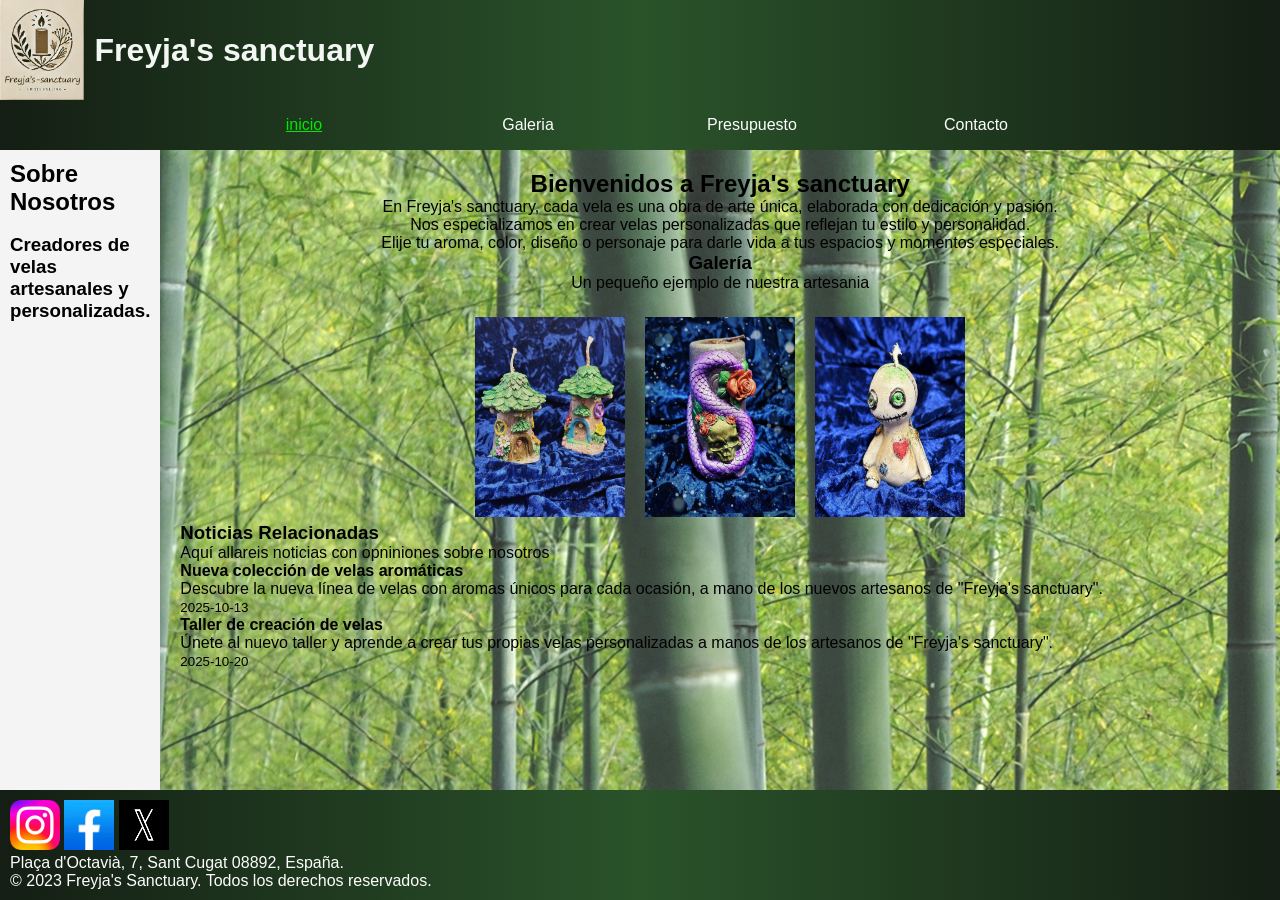
==== index.html @ cc0dfbd9 "Add files via upload" ====
<!DOCTYPE html>
<html lang="es">
<head>
    <meta charset="UTF-8">
    <meta name="viewport" content="width=device-width, initial-scale=1.0">
    <link rel="stylesheet" href="css/estilos.css">
    <script src="js/script.js" defer></script>
    <title>Freyja's Sanctuary</title>
</head>
<body>
    <header>
        <div class="logoCont">
            <img class="logo" src="imagenes/logo.png" alt="Logo de Freyja's sanctuary" width="84" height="100">
            <h1>Freyja's sanctuary</h1>
        </div>
    </header>

    <nav>
        <div class="navbar">
            <a class="selec" href="">inicio</a>
            <a href="views/galeria.html">Galeria</a>
            <a href="views/presupuesto.html">Presupuesto</a>
            <a href="views/contacto.html">Contacto</a>
        </div>
    </nav>

    <div class="contenedorPrincipal">
        <aside>
            <section id="Presentacion">
                <h2>Sobre Nosotros</h2> <br>
                <h3>Creadores de velas artesanales y personalizadas.</h3>
            </section>
        </aside>

        <main>
            <section id="sobreNosotrosEmpresa">
                <h2>Bienvenidos a Freyja's sanctuary</h2>
                <p>
                    En Freyja's sanctuary, cada vela es una obra de arte única, elaborada con dedicación y pasión.
                    <br>Nos especializamos en crear velas personalizadas que reflejan tu estilo y personalidad. <br>
                    Elije tu aroma, color, diseño o personaje para darle vida a tus espacios y momentos especiales.
                </p>
            </section>
            <section id="proyectos">
                <h3>Galería</h3>
                <p>Un pequeño ejemplo de nuestra artesania</p>
                <div id="galeriaIndex" class="contenedor">
                    <img class="velasGaleria" src="imagenes/vela1.jpeg" alt="Vela 1" height="1080" width="1334">
                    <img class="velasGaleria" src="imagenes/vela2.jpg" alt="Vela 2" height="1080" width="1337">
                    <img class="velasGaleria" src="imagenes/vela3.jpg" alt="Vela 3" height="1080" width="1203">
                </div>
            </section>
            
            <section id="noticiasRelacionadas">
                <h3>Noticias Relacionadas</h3>
                <p>Aquí allareis noticias con opniniones sobre nosotros</p>
                <div id="listaNoticias">
                    <div id="noticia1"></div>
                    <div id="noticia2"></div>
                </div>
            </section>
        </main>
    </div>

    <footer>
        <div>
            <a href="https://www.instagram.com/">
            <img src="imagenes/Instagram_logo_2022.jpg.webp" alt="instagram" title="instagram" width="50" height="50">
            </a>
            <a href="https://www.facebook.com/">
            <img src="imagenes/facebook.jpg" alt="facebook" title="facebook" width="50" height="50">
            </a>
            <a href="https://twitter.com/">
            <img src="imagenes/twiter.png" alt="twitter" title="twitter" width="50" height="50">
            </a> 
            <p><a href="views/contacto.html">Plaça d'Octavià, 7, Sant Cugat 08892, España.</a></p>
            <p><a href="views/avisoLegal.html">&copy; 2023 Freyja's Sanctuary. Todos los derechos reservados.</a></p>
        </div>
    </footer>
    
</body>
</html>
---- css/estilos.css ----
*{
    margin: 0;
    padding: 0;
    box-sizing: border-box;
}

body {    
    font-family: Arial, Helvetica, sans-serif;
    display: flex;
    flex-direction: column; /*header, nav, etc. en columna */
    background-image: url(../imagenes/fondoBambu.png);
    height: 100vh; 
    margin: 0;
    padding: 0;
}

header {  
    background: linear-gradient(to right, #141E14, #2A532A, #141E14);
    position: sticky;
    top: 0;
    height: 100px;
    z-index: 1000;
}

header h1 {
    margin-left: 10px;
    color: rgb(243, 247, 243);
}


nav{
    background: linear-gradient(to right, #141E14, #2A532A, #141E14);
    display: flex;
    width: 100%;
    justify-content: center;
    align-items: center;
    height: 50px;
    position: sticky;
    top: 100px;
    z-index: 999;
}

nav a{
    padding: 15px;
    width: 100%;
    color: rgb(253, 253, 253);
    text-decoration: none;
    text-align: center;
    align-self: center;
}
nav a:hover{
    background-color: #1EBD1E;
    color: rgb(20, 30, 20);
    text-decoration: none;
    text-align: center;
}

aside{
    flex: 10%;
    background-color: #f4f4f4; /* Color de fondo opcional */
    padding: 10px;
    box-shadow: 2px 0 5px rgba(0, 0, 0, 0.1); /* Sombra opcional */
}

main{
    flex: 90%; /* Ocupa el resto del espacio disponible */
    padding: 20px;
}

footer{
    background: linear-gradient(to right, #141E14, #2A532A, #141E14);
    width: 100%;
    padding: 10px;
    margin-top: auto; /* Empuja el footer al final */
}
footer a{
    color: rgb(253, 253, 253);
    text-decoration: none;
}

form{
    display: flex;
    flex-direction: column;
}

button, input[type="radio"]{ /*Cambia el cursor */
    cursor: pointer;
}
/*-----------CLASES-----------*/

.logoCont{
    display: flex;
    align-items: center;
}
.logo{
    height: 100px;
    width: 84.41px;
}
.navbar{
    display: flex;
    width: 70%;
    list-style: none;
    position: sticky;
}
.btN{
    padding: 10px 20px;
    margin: 5px;
    background-color: #4dbd2c;
    border: none;
    color: white;
    cursor: pointer;
    border-radius: 5px;
}
.btN.ocultar{
    background-color: #e62d2d;
}

.tituloSeccion{
    text-align:center;
    margin-top: 30px;
}
.selec{
    text-decoration: underline;
    color: #00E900;
}
.contenedorPrincipal {
    display: flex; /* Coloca el aside y el main en fila */
    flex-direction: row; /* Asegura que aside esté a la izquierda y main a la derecha */
    width: 100%;
    flex: 1;
    background-color: rgba(255,255,255,0.2);
}

.contenedor {
    display: flex;
    flex-wrap: wrap;
    justify-content: center;
    align-items: center;
    gap: 10px;
    margin-top: 20px;
}

.contenedor img {
    width: 150px;
    height: 200px;
    text-align: center;
    justify-content: center;
    align-items: center;
}
.velasGaleria {
    width: 100%;
    height: 100%;
    margin: 5px;
}

/*CLASES PRESUPUESTOS*/
.contPresu{
    display: flex;
    flex-direction: column;
    background-color: rgba(67, 143, 44, 0.4);
    flex: 1; /* Ocupa el espacio disponible */
    padding: 20px;
}
.contPresu form {
    margin-left: 20px;
    padding: 10px;
}
.contPresu h3{
    text-align: center;
    margin-bottom: 5px;
    padding-top: 15px;
    color: rgb(236, 235, 234);
}
.radio-linea { /*Hace que se alineen los radio buttons y el texto*/
    display: flex;
    align-items: center;
    gap: 10px;
    margin-bottom: 10px;
}

.formularios-container {
    display: flex;
    flex-direction: column;
    gap: 20px;
    width: 70%;
    color: rgb(247, 244, 244);
    background-color: rgba(56, 35, 4, 0.4);
    margin: 0 auto;
    justify-content: center;
    align-items: stretch;
}
.formularios-container .bloques-row {
    display: flex;
    gap: 100px;
    justify-content: center;
    width: 100%;
}
.formularios-container ul{
    list-style: none;
}
.formularios-container ul li{
    margin-left: 10px;
    padding: 2px;
    font-size: 13px;
}

.bloque-formulario1 {
    padding-top: 15px;
    padding-left: 150px;
    width: 500px;
    line-height: 1.4;
}
.bloque-formulario2 {
    flex: 1;
    min-width: 400px;
    margin-top: 20px;
    margin-left: 120px;
    padding-right: 20%;
    width: 30%;
    line-height: 1.3;
}
.bloque-formulario2 form {
    text-align: left;
}

.contPresu button[type="submit"], button[type="reset"] {
    border-radius: 20%;
    background-color: rgb(221, 221, 66);
    width: 80px;
    height: 20px;
    margin: 5px;
}

.contBoto {
    display: flex;
    flex-direction: row;
    gap: 10px;
    justify-content: flex-start;
    align-items: center;
}
.check {
    margin-top: 20px;
    font-size: 13px;
    color: rgb(0, 0, 0);
    text-decoration-line: underline;
    font-weight: bold;
}
.plegal{
    text-align: left;
    font-weight: bold;
    padding: 20px;
}
/*----------------CONTACTO*/
.divCont{
    font-family: Arial, Helvetica, sans-serif;
    width: 55%;
    height: 100%;
    padding: 10px;
    color: rgb(247, 244, 244);
    background-color: rgba(56, 35, 4, 0.4);
    margin: 0 auto;
    justify-content: center;
}

/*-------------IDENTIFICADORES-------------*/

#asidePresentacion{
    flex: 30%;
    padding: 20px;
}
#sections{
    flex: 70%;
    padding: 20px;
}

#galeriaIndex{
    align-items: center;
    display: flex;
} /* Ajustes para la estructura general con aside y main en fila */


#sobreNosotrosEmpresa{
    display: flex;
    flex-direction: column;
    text-align  : center;
}
#proyectos{
    display: flex;
    flex-direction: column;
    text-align  : center;
}
#noticiasRelacionadas{
    display: flex;
    flex-direction: column;
}
#conMap{
    color: black;
}
#map {
    width: 90%;
    height: 400px;  
    padding: 20px;
    margin: 10px;
}
#textBox {
    width: 100%;
    height: 100px;
    resize: vertical; /* Permite redimensionar verticalmente */
}

#cForm {
    display: flex;
    flex-direction: row;
    gap: 20px;
    width: 100%;
    margin: 0;
    align-items: flex-start;
}
/*
#cargarNoticia1, #cargarNoticia2 {
    padding: 10px 20px;
    margin: 5px;
    background-color: #4dbd2c;
    border: none;
    color: white;
    cursor: pointer;
    border-radius: 5px;
}*/
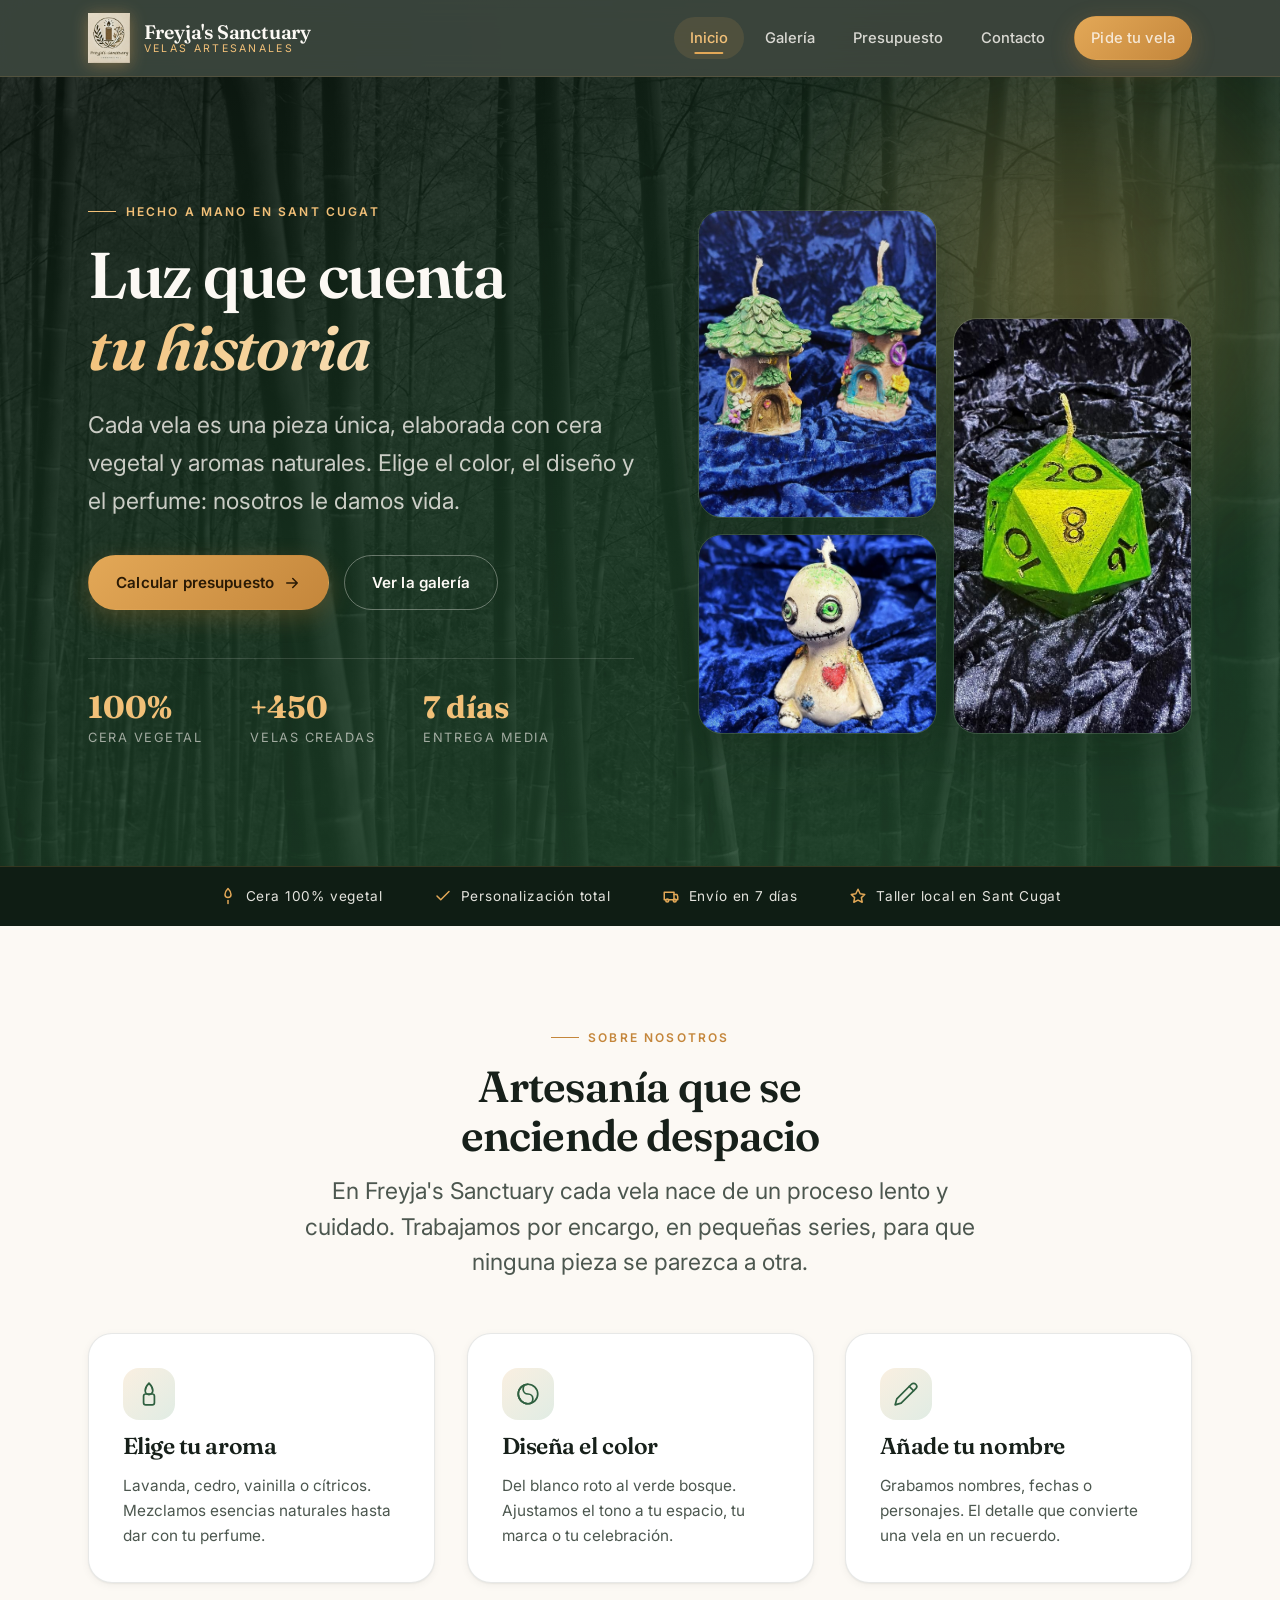
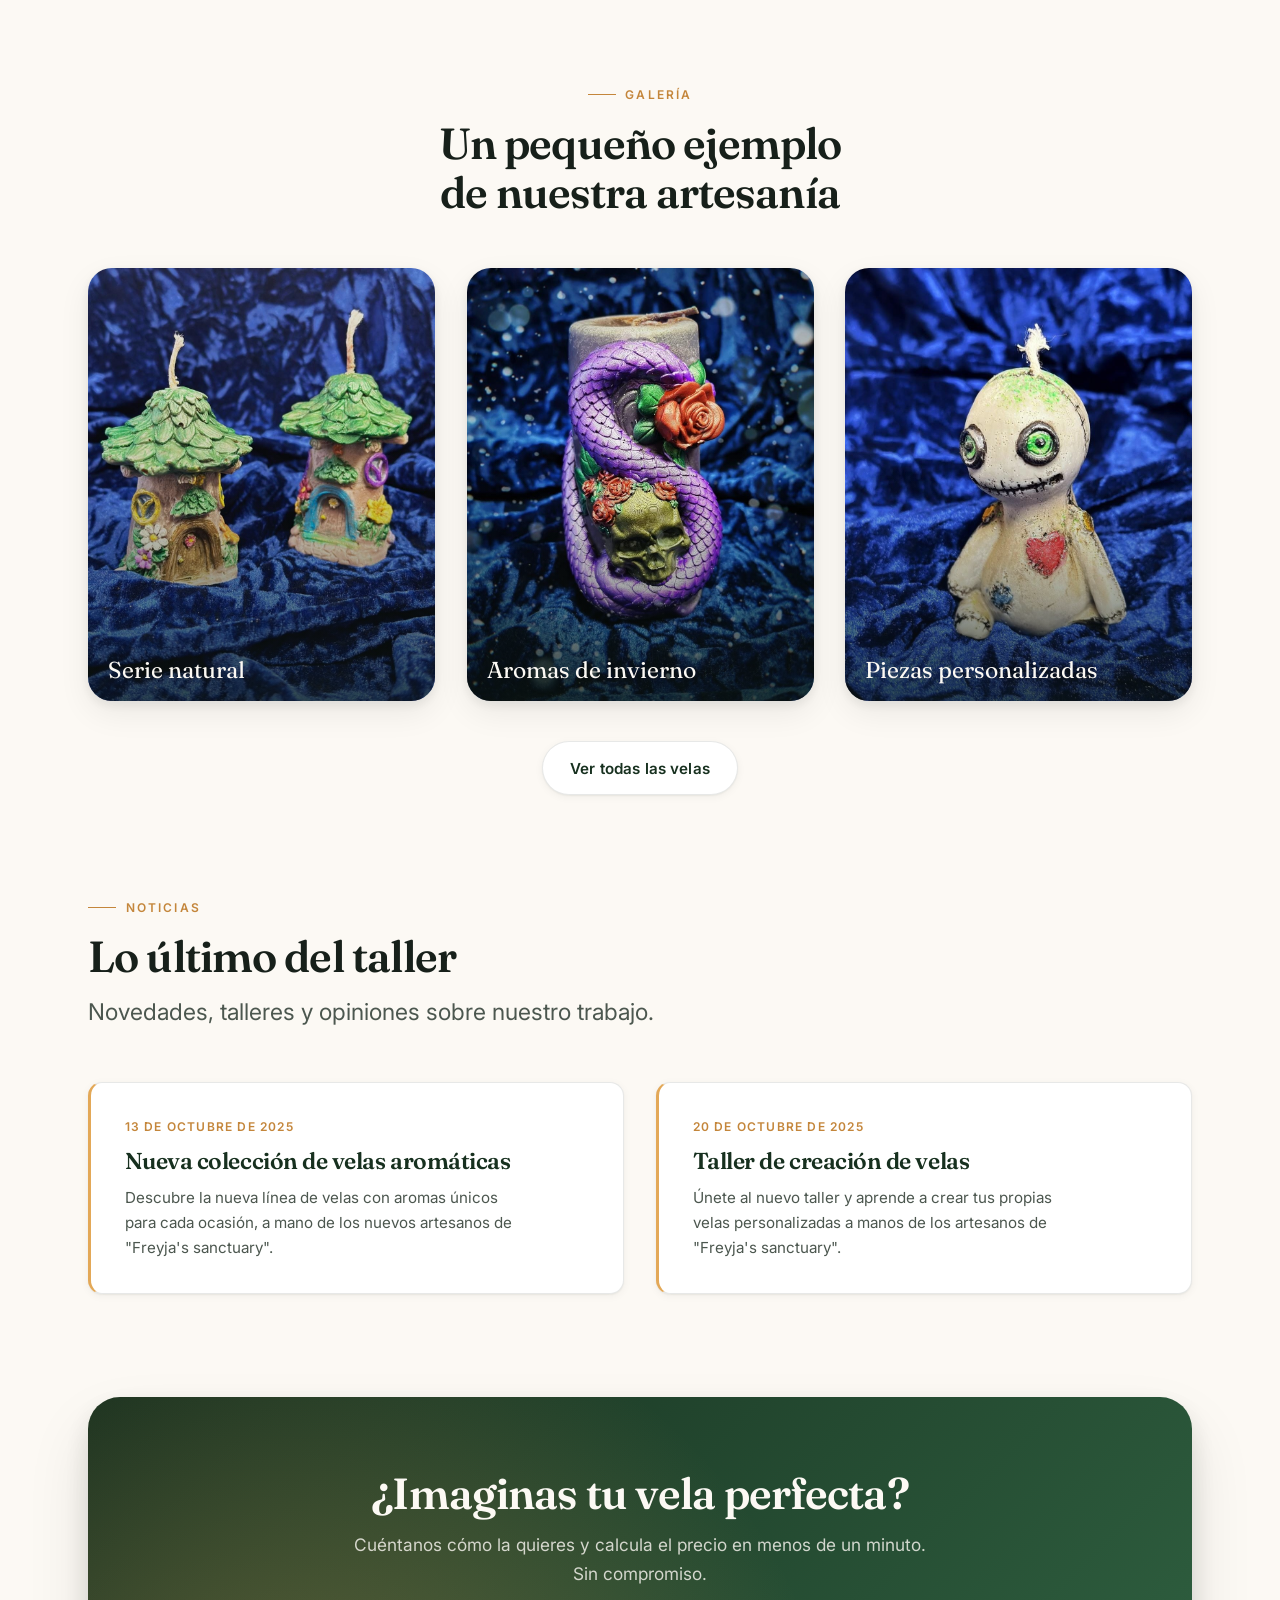
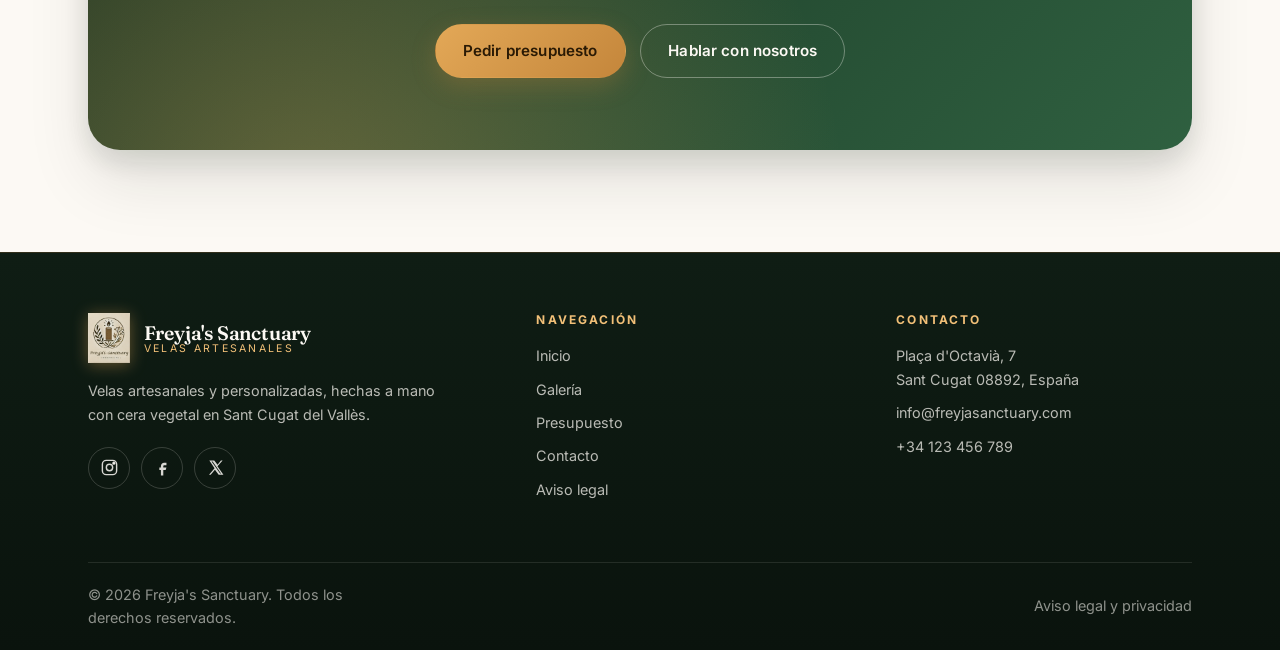
==== commit d094079f: "Modernizar proyecto" ====
--- a/index.html
+++ b/index.html
@@ -1,82 +1,262 @@
-<!DOCTYPE html>
-<html lang="es">
-<head>
-    <meta charset="UTF-8">
-    <meta name="viewport" content="width=device-width, initial-scale=1.0">
-    <link rel="stylesheet" href="css/estilos.css">
-    <script src="js/script.js" defer></script>
-    <title>Freyja's Sanctuary</title>
-</head>
-<body>
-    <header>
-        <div class="logoCont">
-            <img class="logo" src="imagenes/logo.png" alt="Logo de Freyja's sanctuary" width="84" height="100">
-            <h1>Freyja's sanctuary</h1>
-        </div>
-    </header>
-
-    <nav>
-        <div class="navbar">
-            <a class="selec" href="">inicio</a>
-            <a href="views/galeria.html">Galeria</a>
-            <a href="views/presupuesto.html">Presupuesto</a>
-            <a href="views/contacto.html">Contacto</a>
-        </div>
-    </nav>
-
-    <div class="contenedorPrincipal">
-        <aside>
-            <section id="Presentacion">
-                <h2>Sobre Nosotros</h2> <br>
-                <h3>Creadores de velas artesanales y personalizadas.</h3>
-            </section>
-        </aside>
-
-        <main>
-            <section id="sobreNosotrosEmpresa">
-                <h2>Bienvenidos a Freyja's sanctuary</h2>
-                <p>
-                    En Freyja's sanctuary, cada vela es una obra de arte única, elaborada con dedicación y pasión.
-                    <br>Nos especializamos en crear velas personalizadas que reflejan tu estilo y personalidad. <br>
-                    Elije tu aroma, color, diseño o personaje para darle vida a tus espacios y momentos especiales.
-                </p>
-            </section>
-            <section id="proyectos">
-                <h3>Galería</h3>
-                <p>Un pequeño ejemplo de nuestra artesania</p>
-                <div id="galeriaIndex" class="contenedor">
-                    <img class="velasGaleria" src="imagenes/vela1.jpeg" alt="Vela 1" height="1080" width="1334">
-                    <img class="velasGaleria" src="imagenes/vela2.jpg" alt="Vela 2" height="1080" width="1337">
-                    <img class="velasGaleria" src="imagenes/vela3.jpg" alt="Vela 3" height="1080" width="1203">
-                </div>
-            </section>
-            
-            <section id="noticiasRelacionadas">
-                <h3>Noticias Relacionadas</h3>
-                <p>Aquí allareis noticias con opniniones sobre nosotros</p>
-                <div id="listaNoticias">
-                    <div id="noticia1"></div>
-                    <div id="noticia2"></div>
-                </div>
-            </section>
-        </main>
-    </div>
-
-    <footer>
-        <div>
-            <a href="https://www.instagram.com/">
-            <img src="imagenes/Instagram_logo_2022.jpg.webp" alt="instagram" title="instagram" width="50" height="50">
-            </a>
-            <a href="https://www.facebook.com/">
-            <img src="imagenes/facebook.jpg" alt="facebook" title="facebook" width="50" height="50">
-            </a>
-            <a href="https://twitter.com/">
-            <img src="imagenes/twiter.png" alt="twitter" title="twitter" width="50" height="50">
-            </a> 
-            <p><a href="views/contacto.html">Plaça d'Octavià, 7, Sant Cugat 08892, España.</a></p>
-            <p><a href="views/avisoLegal.html">&copy; 2023 Freyja's Sanctuary. Todos los derechos reservados.</a></p>
-        </div>
-    </footer>
-    
-</body>
-</html>+<!DOCTYPE html>
+<html lang="es">
+<head>
+    <meta charset="UTF-8">
+    <meta name="viewport" content="width=device-width, initial-scale=1.0">
+    <meta name="description" content="Velas artesanales y personalizadas hechas a mano en Sant Cugat. Elige aroma, color, diseño y personaje.">
+    <link rel="icon" href="imagenes/logo.png">
+    <link rel="preconnect" href="https://fonts.googleapis.com">
+    <link rel="preconnect" href="https://fonts.gstatic.com" crossorigin>
+    <link rel="stylesheet" href="https://fonts.googleapis.com/css2?family=Fraunces:ital,opsz,wght@0,9..144,400..700;1,9..144,400..700&family=Inter:wght@300;400;500;600;700&display=swap">
+    <link rel="stylesheet" href="css/estilos.css">
+    <script src="js/script.js" defer></script>
+    <script src="js/ui.js" defer></script>
+    <title>Freyja's Sanctuary — Velas artesanales y personalizadas</title>
+</head>
+<body>
+
+    <header class="cabecera">
+        <div class="envoltorio cabecera-inner">
+            <a class="marca" href="index.html">
+                <img src="imagenes/logo.png" alt="Logo de Freyja's Sanctuary" width="84" height="100">
+                <span class="marca-texto">
+                    <span class="marca-nombre">Freyja's Sanctuary</span>
+                    <span class="marca-lema">Velas artesanales</span>
+                </span>
+            </a>
+
+            <button class="nav-toggle" type="button" aria-label="Abrir menú" aria-expanded="false" aria-controls="navPrincipal">
+                <span></span><span></span><span></span>
+            </button>
+
+            <nav class="nav-principal" id="navPrincipal" aria-label="Navegación principal">
+                <a class="selec" href="index.html">Inicio</a>
+                <a href="views/galeria.html">Galería</a>
+                <a href="views/presupuesto.html">Presupuesto</a>
+                <a href="views/contacto.html">Contacto</a>
+                <a class="boton boton--primario boton--pequeno nav-cta" href="views/presupuesto.html">Pide tu vela</a>
+            </nav>
+        </div>
+    </header>
+
+    <main class="contenido-principal">
+
+        <!-- ---------------- HERO ---------------- -->
+        <section class="hero">
+            <div class="envoltorio hero-inner">
+                <div class="hero-texto revelar">
+                    <span class="antetitulo">Hecho a mano en Sant Cugat</span>
+                    <h1>Luz que cuenta <span class="destacado">tu historia</span></h1>
+                    <p>
+                        Cada vela es una pieza única, elaborada con cera vegetal y aromas naturales.
+                        Elige el color, el diseño y el perfume: nosotros le damos vida.
+                    </p>
+
+                    <div class="hero-acciones">
+                        <a class="boton boton--primario" href="views/presupuesto.html">
+                            Calcular presupuesto
+                            <svg viewBox="0 0 24 24" fill="none" stroke="currentColor" stroke-width="2" stroke-linecap="round" stroke-linejoin="round" aria-hidden="true"><path d="M5 12h14M13 6l6 6-6 6"/></svg>
+                        </a>
+                        <a class="boton boton--fantasma" href="views/galeria.html">Ver la galería</a>
+                    </div>
+
+                    <div class="hero-datos">
+                        <div class="hero-dato">
+                            <strong>100%</strong>
+                            <span>Cera vegetal</span>
+                        </div>
+                        <div class="hero-dato">
+                            <strong>+450</strong>
+                            <span>Velas creadas</span>
+                        </div>
+                        <div class="hero-dato">
+                            <strong>7 días</strong>
+                            <span>Entrega media</span>
+                        </div>
+                    </div>
+                </div>
+
+                <div class="hero-collage revelar" data-retraso="150">
+                    <figure><img src="imagenes/vela1.jpeg" alt="Vela artesanal con acabado natural" width="1334" height="1080" loading="eager"></figure>
+                    <figure><img src="imagenes/vela4.jpg" alt="Vela personalizada con diseño propio" width="1047" height="1080" loading="lazy"></figure>
+                    <figure><img src="imagenes/vela3.jpg" alt="Detalle de vela aromática" width="1203" height="1080" loading="lazy"></figure>
+                </div>
+            </div>
+        </section>
+
+        <!-- ---------------- CINTA ---------------- -->
+        <div class="cinta">
+            <div class="envoltorio cinta-inner">
+                <span class="cinta-item">
+                    <svg viewBox="0 0 24 24" fill="none" stroke="currentColor" stroke-width="2" stroke-linecap="round" stroke-linejoin="round" aria-hidden="true"><path d="M12 2s4 4 4 8a4 4 0 0 1-8 0c0-4 4-8 4-8Z"/><path d="M12 22v-4"/></svg>
+                    Cera 100% vegetal
+                </span>
+                <span class="cinta-item">
+                    <svg viewBox="0 0 24 24" fill="none" stroke="currentColor" stroke-width="2" stroke-linecap="round" stroke-linejoin="round" aria-hidden="true"><path d="M20 6 9 17l-5-5"/></svg>
+                    Personalización total
+                </span>
+                <span class="cinta-item">
+                    <svg viewBox="0 0 24 24" fill="none" stroke="currentColor" stroke-width="2" stroke-linecap="round" stroke-linejoin="round" aria-hidden="true"><path d="M3 7h13v10H3z"/><path d="M16 10h4l1 3v4h-5"/><circle cx="7" cy="18" r="2"/><circle cx="17" cy="18" r="2"/></svg>
+                    Envío en 7 días
+                </span>
+                <span class="cinta-item">
+                    <svg viewBox="0 0 24 24" fill="none" stroke="currentColor" stroke-width="2" stroke-linecap="round" stroke-linejoin="round" aria-hidden="true"><path d="M12 3 14.9 9l6.1.9-4.5 4.3 1.1 6.1L12 17.4 6.4 20.3l1.1-6.1L3 9.9 9.1 9Z"/></svg>
+                    Taller local en Sant Cugat
+                </span>
+            </div>
+        </div>
+
+        <!-- ---------------- SOBRE NOSOTROS ---------------- -->
+        <section class="seccion" id="sobreNosotrosEmpresa">
+            <div class="envoltorio">
+                <div class="seccion-cabecera centrada revelar">
+                    <span class="antetitulo">Sobre nosotros</span>
+                    <h2>Artesanía que se enciende despacio</h2>
+                    <p class="entradilla">
+                        En Freyja's Sanctuary cada vela nace de un proceso lento y cuidado.
+                        Trabajamos por encargo, en pequeñas series, para que ninguna pieza se parezca a otra.
+                    </p>
+                </div>
+
+                <div class="rejilla rejilla--3">
+                    <article class="tarjeta revelar">
+                        <div class="tarjeta-icono">
+                            <svg viewBox="0 0 24 24" fill="none" stroke="currentColor" stroke-width="1.6" stroke-linecap="round" stroke-linejoin="round" aria-hidden="true"><path d="M12 2s3.5 3.6 3.5 7a3.5 3.5 0 0 1-7 0C8.5 5.6 12 2 12 2Z"/><rect x="7" y="12" width="10" height="10" rx="2"/></svg>
+                        </div>
+                        <h3>Elige tu aroma</h3>
+                        <p>Lavanda, cedro, vainilla o cítricos. Mezclamos esencias naturales hasta dar con tu perfume.</p>
+                    </article>
+
+                    <article class="tarjeta revelar" data-retraso="120">
+                        <div class="tarjeta-icono">
+                            <svg viewBox="0 0 24 24" fill="none" stroke="currentColor" stroke-width="1.6" stroke-linecap="round" stroke-linejoin="round" aria-hidden="true"><circle cx="12" cy="12" r="9"/><path d="M12 3a9 9 0 0 0 0 18 4.5 4.5 0 0 0 0-9 4.5 4.5 0 0 1 0-9Z"/></svg>
+                        </div>
+                        <h3>Diseña el color</h3>
+                        <p>Del blanco roto al verde bosque. Ajustamos el tono a tu espacio, tu marca o tu celebración.</p>
+                    </article>
+
+                    <article class="tarjeta revelar" data-retraso="240">
+                        <div class="tarjeta-icono">
+                            <svg viewBox="0 0 24 24" fill="none" stroke="currentColor" stroke-width="1.6" stroke-linecap="round" stroke-linejoin="round" aria-hidden="true"><path d="M17 3a2.8 2.8 0 0 1 4 4L7.5 20.5 2 22l1.5-5.5Z"/><path d="m15 5 4 4"/></svg>
+                        </div>
+                        <h3>Añade tu nombre</h3>
+                        <p>Grabamos nombres, fechas o personajes. El detalle que convierte una vela en un recuerdo.</p>
+                    </article>
+                </div>
+            </div>
+        </section>
+
+        <!-- ---------------- GALERÍA ---------------- -->
+        <section class="seccion" id="proyectos" style="padding-top: 0;">
+            <div class="envoltorio">
+                <div class="seccion-cabecera centrada revelar">
+                    <span class="antetitulo">Galería</span>
+                    <h2>Un pequeño ejemplo de nuestra artesanía</h2>
+                </div>
+
+                <div id="galeriaIndex" class="rejilla rejilla--3">
+                    <a class="tarjeta-media revelar" href="views/galeria.html">
+                        <img class="velasGaleria" src="imagenes/vela1.jpeg" alt="Vela artesanal 1" width="1334" height="1080" loading="lazy">
+                        <span class="media-pie">Serie natural</span>
+                    </a>
+                    <a class="tarjeta-media revelar" data-retraso="120" href="views/galeria.html">
+                        <img class="velasGaleria" src="imagenes/vela2.jpg" alt="Vela artesanal 2" width="1337" height="1080" loading="lazy">
+                        <span class="media-pie">Aromas de invierno</span>
+                    </a>
+                    <a class="tarjeta-media revelar" data-retraso="240" href="views/galeria.html">
+                        <img class="velasGaleria" src="imagenes/vela3.jpg" alt="Vela artesanal 3" width="1203" height="1080" loading="lazy">
+                        <span class="media-pie">Piezas personalizadas</span>
+                    </a>
+                </div>
+
+                <div class="hero-acciones revelar" style="justify-content: center; margin-top: 2.5rem;">
+                    <a class="boton boton--claro" href="views/galeria.html">Ver todas las velas</a>
+                </div>
+            </div>
+        </section>
+
+        <!-- ---------------- NOTICIAS ---------------- -->
+        <section class="seccion" id="noticiasRelacionadas" style="padding-top: 0;">
+            <div class="envoltorio">
+                <div class="seccion-cabecera revelar">
+                    <span class="antetitulo">Noticias</span>
+                    <h2>Lo último del taller</h2>
+                    <p class="entradilla">Novedades, talleres y opiniones sobre nuestro trabajo.</p>
+                </div>
+
+                <div id="listaNoticias" class="revelar">
+                    <div id="noticia1"></div>
+                    <div id="noticia2"></div>
+                </div>
+            </div>
+        </section>
+
+        <!-- ---------------- CTA ---------------- -->
+        <div class="envoltorio">
+            <section class="banda-cta revelar">
+                <h2>¿Imaginas tu vela perfecta?</h2>
+                <p>Cuéntanos cómo la quieres y calcula el precio en menos de un minuto. Sin compromiso.</p>
+                <div class="hero-acciones">
+                    <a class="boton boton--primario" href="views/presupuesto.html">Pedir presupuesto</a>
+                    <a class="boton boton--fantasma" href="views/contacto.html">Hablar con nosotros</a>
+                </div>
+            </section>
+        </div>
+
+    </main>
+
+    <footer class="pie">
+        <div class="envoltorio">
+            <div class="pie-inner">
+                <div class="pie-marca">
+                    <a class="marca" href="index.html">
+                        <img src="imagenes/logo.png" alt="Logo de Freyja's Sanctuary" width="84" height="100">
+                        <span class="marca-texto">
+                            <span class="marca-nombre">Freyja's Sanctuary</span>
+                            <span class="marca-lema">Velas artesanales</span>
+                        </span>
+                    </a>
+                    <p>Velas artesanales y personalizadas, hechas a mano con cera vegetal en Sant Cugat del Vallès.</p>
+                    <div class="redes">
+                        <a href="https://www.instagram.com/" title="Instagram" aria-label="Instagram" target="_blank" rel="noopener">
+                            <svg viewBox="0 0 24 24" fill="none" stroke="currentColor" stroke-width="1.8" stroke-linecap="round" stroke-linejoin="round" aria-hidden="true"><rect x="3" y="3" width="18" height="18" rx="5"/><circle cx="12" cy="12" r="4"/><circle cx="17.5" cy="6.5" r="1.2" fill="currentColor"/></svg>
+                        </a>
+                        <a href="https://www.facebook.com/" title="Facebook" aria-label="Facebook" target="_blank" rel="noopener">
+                            <svg viewBox="0 0 24 24" fill="currentColor" aria-hidden="true"><path d="M14 9h3V6h-3c-2.2 0-4 1.8-4 4v2H8v3h2v7h3v-7h3l1-3h-4v-2c0-.6.4-1 1-1Z"/></svg>
+                        </a>
+                        <a href="https://twitter.com/" title="Twitter" aria-label="Twitter" target="_blank" rel="noopener">
+                            <svg viewBox="0 0 24 24" fill="currentColor" aria-hidden="true"><path d="M18.9 3H21l-6.5 7.4L22 21h-6l-4.7-6.1L5.9 21H3.8l7-8-6.6-10h6.2l4.2 5.6ZM17.8 19.5h1.2L8.3 4.4H7Z"/></svg>
+                        </a>
+                    </div>
+                </div>
+
+                <div>
+                    <h4>Navegación</h4>
+                    <ul class="pie-enlaces">
+                        <li><a href="index.html">Inicio</a></li>
+                        <li><a href="views/galeria.html">Galería</a></li>
+                        <li><a href="views/presupuesto.html">Presupuesto</a></li>
+                        <li><a href="views/contacto.html">Contacto</a></li>
+                        <li><a href="views/avisoLegal.html">Aviso legal</a></li>
+                    </ul>
+                </div>
+
+                <div>
+                    <h4>Contacto</h4>
+                    <ul class="pie-enlaces">
+                        <li><a href="views/contacto.html">Plaça d'Octavià, 7<br>Sant Cugat 08892, España</a></li>
+                        <li><a href="mailto:info@freyjasanctuary.com">info@freyjasanctuary.com</a></li>
+                        <li><a href="tel:+34123456789">+34 123 456 789</a></li>
+                    </ul>
+                </div>
+            </div>
+
+            <div class="pie-base">
+                <p>&copy; 2026 Freyja's Sanctuary. Todos los derechos reservados.</p>
+                <p><a href="views/avisoLegal.html">Aviso legal y privacidad</a></p>
+            </div>
+        </div>
+    </footer>
+
+</body>
+</html>
--- a/css/estilos.css
+++ b/css/estilos.css
@@ -1,328 +1,1394 @@
-*{
-    margin: 0;
-    padding: 0;
-    box-sizing: border-box;
-}
-
-body {    
-    font-family: Arial, Helvetica, sans-serif;
-    display: flex;
-    flex-direction: column; /*header, nav, etc. en columna */
-    background-image: url(../imagenes/fondoBambu.png);
-    height: 100vh; 
-    margin: 0;
-    padding: 0;
-}
-
-header {  
-    background: linear-gradient(to right, #141E14, #2A532A, #141E14);
-    position: sticky;
-    top: 0;
-    height: 100px;
-    z-index: 1000;
-}
-
-header h1 {
-    margin-left: 10px;
-    color: rgb(243, 247, 243);
-}
-
-
-nav{
-    background: linear-gradient(to right, #141E14, #2A532A, #141E14);
-    display: flex;
-    width: 100%;
-    justify-content: center;
-    align-items: center;
-    height: 50px;
-    position: sticky;
-    top: 100px;
-    z-index: 999;
-}
-
-nav a{
-    padding: 15px;
-    width: 100%;
-    color: rgb(253, 253, 253);
-    text-decoration: none;
-    text-align: center;
-    align-self: center;
-}
-nav a:hover{
-    background-color: #1EBD1E;
-    color: rgb(20, 30, 20);
-    text-decoration: none;
-    text-align: center;
-}
-
-aside{
-    flex: 10%;
-    background-color: #f4f4f4; /* Color de fondo opcional */
-    padding: 10px;
-    box-shadow: 2px 0 5px rgba(0, 0, 0, 0.1); /* Sombra opcional */
-}
-
-main{
-    flex: 90%; /* Ocupa el resto del espacio disponible */
-    padding: 20px;
-}
-
-footer{
-    background: linear-gradient(to right, #141E14, #2A532A, #141E14);
-    width: 100%;
-    padding: 10px;
-    margin-top: auto; /* Empuja el footer al final */
-}
-footer a{
-    color: rgb(253, 253, 253);
-    text-decoration: none;
-}
-
-form{
-    display: flex;
-    flex-direction: column;
-}
-
-button, input[type="radio"]{ /*Cambia el cursor */
-    cursor: pointer;
-}
-/*-----------CLASES-----------*/
-
-.logoCont{
-    display: flex;
-    align-items: center;
-}
-.logo{
-    height: 100px;
-    width: 84.41px;
-}
-.navbar{
-    display: flex;
-    width: 70%;
-    list-style: none;
-    position: sticky;
-}
-.btN{
-    padding: 10px 20px;
-    margin: 5px;
-    background-color: #4dbd2c;
-    border: none;
-    color: white;
-    cursor: pointer;
-    border-radius: 5px;
-}
-.btN.ocultar{
-    background-color: #e62d2d;
-}
-
-.tituloSeccion{
-    text-align:center;
-    margin-top: 30px;
-}
-.selec{
-    text-decoration: underline;
-    color: #00E900;
-}
-.contenedorPrincipal {
-    display: flex; /* Coloca el aside y el main en fila */
-    flex-direction: row; /* Asegura que aside esté a la izquierda y main a la derecha */
-    width: 100%;
-    flex: 1;
-    background-color: rgba(255,255,255,0.2);
-}
-
-.contenedor {
-    display: flex;
-    flex-wrap: wrap;
-    justify-content: center;
-    align-items: center;
-    gap: 10px;
-    margin-top: 20px;
-}
-
-.contenedor img {
-    width: 150px;
-    height: 200px;
-    text-align: center;
-    justify-content: center;
-    align-items: center;
-}
-.velasGaleria {
-    width: 100%;
-    height: 100%;
-    margin: 5px;
-}
-
-/*CLASES PRESUPUESTOS*/
-.contPresu{
-    display: flex;
-    flex-direction: column;
-    background-color: rgba(67, 143, 44, 0.4);
-    flex: 1; /* Ocupa el espacio disponible */
-    padding: 20px;
-}
-.contPresu form {
-    margin-left: 20px;
-    padding: 10px;
-}
-.contPresu h3{
-    text-align: center;
-    margin-bottom: 5px;
-    padding-top: 15px;
-    color: rgb(236, 235, 234);
-}
-.radio-linea { /*Hace que se alineen los radio buttons y el texto*/
-    display: flex;
-    align-items: center;
-    gap: 10px;
-    margin-bottom: 10px;
-}
-
-.formularios-container {
-    display: flex;
-    flex-direction: column;
-    gap: 20px;
-    width: 70%;
-    color: rgb(247, 244, 244);
-    background-color: rgba(56, 35, 4, 0.4);
-    margin: 0 auto;
-    justify-content: center;
-    align-items: stretch;
-}
-.formularios-container .bloques-row {
-    display: flex;
-    gap: 100px;
-    justify-content: center;
-    width: 100%;
-}
-.formularios-container ul{
-    list-style: none;
-}
-.formularios-container ul li{
-    margin-left: 10px;
-    padding: 2px;
-    font-size: 13px;
-}
-
-.bloque-formulario1 {
-    padding-top: 15px;
-    padding-left: 150px;
-    width: 500px;
-    line-height: 1.4;
-}
-.bloque-formulario2 {
-    flex: 1;
-    min-width: 400px;
-    margin-top: 20px;
-    margin-left: 120px;
-    padding-right: 20%;
-    width: 30%;
-    line-height: 1.3;
-}
-.bloque-formulario2 form {
-    text-align: left;
-}
-
-.contPresu button[type="submit"], button[type="reset"] {
-    border-radius: 20%;
-    background-color: rgb(221, 221, 66);
-    width: 80px;
-    height: 20px;
-    margin: 5px;
-}
-
-.contBoto {
-    display: flex;
-    flex-direction: row;
-    gap: 10px;
-    justify-content: flex-start;
-    align-items: center;
-}
-.check {
-    margin-top: 20px;
-    font-size: 13px;
-    color: rgb(0, 0, 0);
-    text-decoration-line: underline;
-    font-weight: bold;
-}
-.plegal{
-    text-align: left;
-    font-weight: bold;
-    padding: 20px;
-}
-/*----------------CONTACTO*/
-.divCont{
-    font-family: Arial, Helvetica, sans-serif;
-    width: 55%;
-    height: 100%;
-    padding: 10px;
-    color: rgb(247, 244, 244);
-    background-color: rgba(56, 35, 4, 0.4);
-    margin: 0 auto;
-    justify-content: center;
-}
-
-/*-------------IDENTIFICADORES-------------*/
-
-#asidePresentacion{
-    flex: 30%;
-    padding: 20px;
-}
-#sections{
-    flex: 70%;
-    padding: 20px;
-}
-
-#galeriaIndex{
-    align-items: center;
-    display: flex;
-} /* Ajustes para la estructura general con aside y main en fila */
-
-
-#sobreNosotrosEmpresa{
-    display: flex;
-    flex-direction: column;
-    text-align  : center;
-}
-#proyectos{
-    display: flex;
-    flex-direction: column;
-    text-align  : center;
-}
-#noticiasRelacionadas{
-    display: flex;
-    flex-direction: column;
-}
-#conMap{
-    color: black;
-}
-#map {
-    width: 90%;
-    height: 400px;  
-    padding: 20px;
-    margin: 10px;
-}
-#textBox {
-    width: 100%;
-    height: 100px;
-    resize: vertical; /* Permite redimensionar verticalmente */
-}
-
-#cForm {
-    display: flex;
-    flex-direction: row;
-    gap: 20px;
-    width: 100%;
-    margin: 0;
-    align-items: flex-start;
-}
-/*
-#cargarNoticia1, #cargarNoticia2 {
-    padding: 10px 20px;
-    margin: 5px;
-    background-color: #4dbd2c;
-    border: none;
-    color: white;
-    cursor: pointer;
-    border-radius: 5px;
-}*/+/* ============================================================
+   Freyja's Sanctuary — hoja de estilos principal
+   Sistema de diseño: tokens, layout, componentes, utilidades
+   ============================================================ */
+
+/* -------------------- 1. TOKENS -------------------- */
+:root {
+    /* Verdes (identidad, bosque nórdico) */
+    --verde-950: #0A130D;
+    --verde-900: #0F1D14;
+    --verde-800: #17301F;
+    --verde-700: #22452D;
+    --verde-600: #2F6040;
+    --verde-500: #418A57;
+    --verde-300: #8FC7A2;
+
+    /* Ámbar (llama, cera, calidez) */
+    --ambar-600: #C4863B;
+    --ambar-500: #E3A857;
+    --ambar-400: #F2C078;
+    --ambar-200: #F8DFB6;
+
+    /* Neutros cálidos */
+    --crema-50: #FCF9F4;
+    --crema-100: #F5EFE4;
+    --crema-200: #E9DFCD;
+    --tinta: #17201A;
+    --tinta-70: #4C574F;
+    --tinta-50: #7A857D;
+
+    /* Roles semánticos */
+    --fondo: var(--crema-50);
+    --superficie: #FFFFFF;
+    --superficie-alt: var(--crema-100);
+    --borde: rgba(23, 32, 26, 0.10);
+    --texto: var(--tinta);
+    --texto-suave: var(--tinta-70);
+    --acento: var(--ambar-600);
+
+    /* Tipografía */
+    --fuente-display: "Fraunces", Georgia, serif;
+    --fuente-texto: "Inter", "Segoe UI", system-ui, -apple-system, sans-serif;
+
+    /* Escala fluida */
+    --paso--1: clamp(0.83rem, 0.8rem + 0.15vw, 0.9rem);
+    --paso-0: clamp(1rem, 0.96rem + 0.2vw, 1.08rem);
+    --paso-1: clamp(1.2rem, 1.12rem + 0.4vw, 1.45rem);
+    --paso-2: clamp(1.5rem, 1.35rem + 0.75vw, 2rem);
+    --paso-3: clamp(1.9rem, 1.6rem + 1.4vw, 2.9rem);
+    --paso-4: clamp(2.4rem, 1.8rem + 2.8vw, 4.4rem);
+
+    /* Espaciado y forma */
+    --radio-s: 8px;
+    --radio-m: 14px;
+    --radio-l: 24px;
+    --radio-xl: 32px;
+    --ancho-max: 1200px;
+    --gutter: clamp(1.25rem, 4vw, 3rem);
+
+    /* Sombras */
+    --sombra-s: 0 1px 2px rgba(15, 29, 20, 0.06), 0 2px 8px rgba(15, 29, 20, 0.05);
+    --sombra-m: 0 4px 12px rgba(15, 29, 20, 0.08), 0 12px 32px rgba(15, 29, 20, 0.07);
+    --sombra-l: 0 12px 28px rgba(15, 29, 20, 0.12), 0 32px 64px rgba(15, 29, 20, 0.10);
+    --sombra-ambar: 0 8px 24px rgba(196, 134, 59, 0.28);
+
+    /* Movimiento */
+    --ease: cubic-bezier(0.22, 1, 0.36, 1);
+    --rapido: 180ms var(--ease);
+    --medio: 320ms var(--ease);
+    --lento: 620ms var(--ease);
+
+    --alto-cabecera: 76px;
+}
+
+/* -------------------- 2. RESET -------------------- */
+*,
+*::before,
+*::after {
+    margin: 0;
+    padding: 0;
+    box-sizing: border-box;
+}
+
+html {
+    scroll-behavior: smooth;
+    scroll-padding-top: calc(var(--alto-cabecera) + 1rem);
+    -webkit-text-size-adjust: 100%;
+}
+
+body {
+    min-height: 100vh;
+    display: flex;
+    flex-direction: column;
+    font-family: var(--fuente-texto);
+    font-size: var(--paso-0);
+    line-height: 1.65;
+    color: var(--texto);
+    background-color: var(--fondo);
+    background-image:
+        radial-gradient(circle at 12% 8%, rgba(65, 138, 87, 0.07), transparent 45%),
+        radial-gradient(circle at 88% 22%, rgba(227, 168, 87, 0.10), transparent 42%),
+        radial-gradient(circle at 50% 100%, rgba(47, 96, 64, 0.06), transparent 55%);
+    background-attachment: fixed;
+    -webkit-font-smoothing: antialiased;
+}
+
+img,
+picture,
+svg {
+    display: block;
+    max-width: 100%;
+}
+
+a {
+    color: inherit;
+    text-decoration: none;
+}
+
+button,
+input,
+select,
+textarea {
+    font: inherit;
+    color: inherit;
+}
+
+button {
+    cursor: pointer;
+    background: none;
+    border: none;
+}
+
+:focus-visible {
+    outline: 3px solid var(--ambar-500);
+    outline-offset: 3px;
+    border-radius: 4px;
+}
+
+::selection {
+    background: var(--ambar-200);
+    color: var(--verde-900);
+}
+
+/* -------------------- 3. TIPOGRAFÍA -------------------- */
+h1, h2, h3, h4, h5 {
+    font-family: var(--fuente-display);
+    font-weight: 600;
+    line-height: 1.12;
+    letter-spacing: -0.02em;
+    text-wrap: balance;
+}
+
+h1 { font-size: var(--paso-4); }
+h2 { font-size: var(--paso-3); }
+h3 { font-size: var(--paso-2); }
+h4 { font-size: var(--paso-1); }
+
+p { text-wrap: pretty; }
+
+.antetitulo {
+    display: inline-flex;
+    align-items: center;
+    gap: 0.6rem;
+    font-family: var(--fuente-texto);
+    font-size: 0.75rem;
+    font-weight: 600;
+    letter-spacing: 0.18em;
+    text-transform: uppercase;
+    color: var(--ambar-600);
+}
+
+.antetitulo::before {
+    content: "";
+    width: 28px;
+    height: 1px;
+    background: currentColor;
+}
+
+.entradilla {
+    font-size: var(--paso-1);
+    color: var(--texto-suave);
+    max-width: 58ch;
+    line-height: 1.55;
+}
+
+/* -------------------- 4. LAYOUT -------------------- */
+.envoltorio {
+    width: 100%;
+    max-width: var(--ancho-max);
+    margin-inline: auto;
+    padding-inline: var(--gutter);
+}
+
+.contenido-principal {
+    flex: 1;
+}
+
+.seccion {
+    padding-block: clamp(3.5rem, 8vw, 7rem);
+}
+
+.seccion-cabecera {
+    display: flex;
+    flex-direction: column;
+    gap: 0.9rem;
+    max-width: 62ch;
+    margin-bottom: clamp(2rem, 4vw, 3.25rem);
+}
+
+.seccion-cabecera.centrada {
+    align-items: center;
+    text-align: center;
+    margin-inline: auto;
+}
+
+/* -------------------- 5. CABECERA / NAV -------------------- */
+.cabecera {
+    position: sticky;
+    top: 0;
+    z-index: 1000;
+    background: rgba(15, 29, 20, 0.82);
+    backdrop-filter: blur(16px) saturate(140%);
+    -webkit-backdrop-filter: blur(16px) saturate(140%);
+    border-bottom: 1px solid rgba(227, 168, 87, 0.16);
+    transition: background var(--medio), box-shadow var(--medio), border-color var(--medio);
+}
+
+.cabecera.compacta {
+    background: rgba(10, 19, 13, 0.95);
+    box-shadow: 0 8px 32px rgba(0, 0, 0, 0.28);
+    border-bottom-color: rgba(227, 168, 87, 0.3);
+}
+
+.cabecera-inner {
+    display: flex;
+    align-items: center;
+    justify-content: space-between;
+    gap: 1.5rem;
+    height: var(--alto-cabecera);
+}
+
+.marca {
+    display: flex;
+    align-items: center;
+    gap: 0.85rem;
+    color: var(--crema-50);
+    transition: opacity var(--rapido);
+}
+
+.marca:hover { opacity: 0.85; }
+
+.marca img {
+    width: 42px;
+    height: 50px;
+    object-fit: contain;
+    filter: drop-shadow(0 2px 8px rgba(227, 168, 87, 0.4));
+}
+
+.marca-texto {
+    display: flex;
+    flex-direction: column;
+    line-height: 1.05;
+}
+
+.marca-nombre {
+    font-family: var(--fuente-display);
+    font-size: 1.22rem;
+    font-weight: 600;
+    letter-spacing: -0.01em;
+}
+
+.marca-lema {
+    font-size: 0.66rem;
+    letter-spacing: 0.22em;
+    text-transform: uppercase;
+    color: var(--ambar-400);
+}
+
+.nav-principal {
+    display: flex;
+    align-items: center;
+    gap: 0.35rem;
+}
+
+.nav-principal a {
+    position: relative;
+    padding: 0.55rem 1rem;
+    border-radius: 999px;
+    font-size: 0.92rem;
+    font-weight: 500;
+    color: rgba(252, 249, 244, 0.82);
+    transition: color var(--rapido), background var(--rapido);
+}
+
+.nav-principal a::after {
+    content: "";
+    position: absolute;
+    left: 50%;
+    bottom: 0.28rem;
+    width: 0;
+    height: 2px;
+    background: var(--ambar-500);
+    border-radius: 2px;
+    transform: translateX(-50%);
+    transition: width var(--medio);
+}
+
+.nav-principal a:hover {
+    color: var(--crema-50);
+    background: rgba(255, 255, 255, 0.07);
+}
+
+.nav-principal a:hover::after { width: 42%; }
+
+.nav-principal a.selec {
+    color: var(--ambar-400);
+    background: rgba(227, 168, 87, 0.12);
+}
+
+.nav-principal a.selec::after { width: 42%; }
+
+.nav-cta { margin-left: 0.5rem; }
+
+.nav-toggle {
+    display: none;
+    width: 44px;
+    height: 44px;
+    border-radius: var(--radio-s);
+    position: relative;
+    color: var(--crema-50);
+}
+
+.nav-toggle span {
+    position: absolute;
+    left: 50%;
+    width: 22px;
+    height: 2px;
+    background: currentColor;
+    border-radius: 2px;
+    transform: translateX(-50%);
+    transition: transform var(--medio), opacity var(--rapido), top var(--medio);
+}
+
+.nav-toggle span:nth-child(1) { top: 15px; }
+.nav-toggle span:nth-child(2) { top: 21px; }
+.nav-toggle span:nth-child(3) { top: 27px; }
+
+.nav-toggle[aria-expanded="true"] span:nth-child(1) { top: 21px; transform: translateX(-50%) rotate(45deg); }
+.nav-toggle[aria-expanded="true"] span:nth-child(2) { opacity: 0; }
+.nav-toggle[aria-expanded="true"] span:nth-child(3) { top: 21px; transform: translateX(-50%) rotate(-45deg); }
+
+/* -------------------- 6. BOTONES -------------------- */
+.boton {
+    display: inline-flex;
+    align-items: center;
+    justify-content: center;
+    gap: 0.55rem;
+    padding: 0.85rem 1.7rem;
+    border-radius: 999px;
+    font-size: 0.95rem;
+    font-weight: 600;
+    letter-spacing: 0.01em;
+    border: 1px solid transparent;
+    transition: transform var(--rapido), box-shadow var(--medio), background var(--rapido), color var(--rapido), border-color var(--rapido);
+}
+
+.boton:hover { transform: translateY(-2px); }
+.boton:active { transform: translateY(0); }
+.boton svg { width: 18px; height: 18px; }
+
+.boton--primario {
+    background: linear-gradient(135deg, var(--ambar-500), var(--ambar-600));
+    color: #2A1A05;
+    box-shadow: var(--sombra-ambar);
+}
+
+.boton--primario:hover {
+    box-shadow: 0 12px 30px rgba(196, 134, 59, 0.38);
+}
+
+.boton--fantasma {
+    border-color: rgba(252, 249, 244, 0.35);
+    color: var(--crema-50);
+}
+
+.boton--fantasma:hover {
+    background: rgba(252, 249, 244, 0.12);
+    border-color: rgba(252, 249, 244, 0.6);
+}
+
+.boton--oscuro {
+    background: var(--verde-800);
+    color: var(--crema-50);
+    box-shadow: var(--sombra-m);
+}
+
+.boton--oscuro:hover { background: var(--verde-700); }
+
+.boton--claro {
+    background: var(--superficie);
+    color: var(--verde-800);
+    border-color: var(--borde);
+    box-shadow: var(--sombra-s);
+}
+
+.boton--claro:hover { box-shadow: var(--sombra-m); }
+
+.boton--pequeno { padding: 0.55rem 1.2rem; font-size: 0.86rem; }
+
+/* Botón heredado */
+.btN {
+    display: inline-flex;
+    align-items: center;
+    gap: 0.5rem;
+    padding: 0.7rem 1.4rem;
+    border-radius: 999px;
+    font-weight: 600;
+    background: linear-gradient(135deg, var(--verde-500), var(--verde-600));
+    color: #fff;
+    box-shadow: var(--sombra-s);
+    transition: transform var(--rapido), box-shadow var(--medio);
+}
+
+.btN:hover { transform: translateY(-2px); box-shadow: var(--sombra-m); }
+.btN.ocultar { background: linear-gradient(135deg, #D9553F, #B23A28); }
+
+/* -------------------- 7. HERO -------------------- */
+.hero {
+    position: relative;
+    isolation: isolate;
+    overflow: hidden;
+    color: var(--crema-50);
+    background: linear-gradient(160deg, var(--verde-950) 0%, var(--verde-800) 48%, var(--verde-700) 100%);
+}
+
+.hero::before {
+    content: "";
+    position: absolute;
+    inset: 0;
+    background-image: url(../imagenes/fondoBambu.png);
+    background-size: cover;
+    background-position: center;
+    opacity: 0.13;
+    mix-blend-mode: luminosity;
+    z-index: -2;
+}
+
+.hero::after {
+    content: "";
+    position: absolute;
+    width: 60vw;
+    height: 60vw;
+    max-width: 720px;
+    max-height: 720px;
+    top: -18%;
+    right: -12%;
+    background: radial-gradient(circle, rgba(227, 168, 87, 0.30), transparent 62%);
+    filter: blur(30px);
+    z-index: -1;
+    animation: latir 9s ease-in-out infinite;
+}
+
+@keyframes latir {
+    0%, 100% { transform: scale(1); opacity: 0.85; }
+    50% { transform: scale(1.14); opacity: 1; }
+}
+
+.hero-inner {
+    display: grid;
+    grid-template-columns: 1.05fr 0.95fr;
+    gap: clamp(2rem, 5vw, 4.5rem);
+    align-items: center;
+    padding-block: clamp(3.5rem, 9vw, 7.5rem);
+}
+
+.hero h1 {
+    margin-block: 1.1rem 1.4rem;
+}
+
+.hero h1 .destacado {
+    background: linear-gradient(120deg, var(--ambar-400), var(--ambar-200));
+    -webkit-background-clip: text;
+    background-clip: text;
+    color: transparent;
+    font-style: italic;
+}
+
+.hero p {
+    font-size: var(--paso-1);
+    color: rgba(252, 249, 244, 0.78);
+    max-width: 52ch;
+}
+
+.hero .antetitulo { color: var(--ambar-400); }
+
+.hero-acciones {
+    display: flex;
+    flex-wrap: wrap;
+    gap: 0.9rem;
+    margin-top: 2.2rem;
+}
+
+.hero-datos {
+    display: flex;
+    flex-wrap: wrap;
+    gap: clamp(1.5rem, 4vw, 3rem);
+    margin-top: 3rem;
+    padding-top: 2rem;
+    border-top: 1px solid rgba(252, 249, 244, 0.14);
+}
+
+.hero-dato strong {
+    display: block;
+    font-family: var(--fuente-display);
+    font-size: var(--paso-2);
+    color: var(--ambar-400);
+    line-height: 1;
+}
+
+.hero-dato span {
+    font-size: 0.8rem;
+    letter-spacing: 0.12em;
+    text-transform: uppercase;
+    color: rgba(252, 249, 244, 0.6);
+}
+
+/* Collage de imágenes del hero */
+.hero-collage {
+    display: grid;
+    grid-template-columns: repeat(2, 1fr);
+    grid-template-rows: repeat(5, 1fr);
+    gap: 1rem;
+    aspect-ratio: 1 / 1.06;
+}
+
+.hero-collage figure {
+    overflow: hidden;
+    border-radius: var(--radio-l);
+    box-shadow: var(--sombra-l);
+    border: 1px solid rgba(252, 249, 244, 0.12);
+}
+
+.hero-collage img {
+    width: 100%;
+    height: 100%;
+    object-fit: cover;
+    transition: transform 900ms var(--ease);
+}
+
+.hero-collage figure:hover img { transform: scale(1.07); }
+
+.hero-collage figure:nth-child(1) { grid-row: 1 / 4; animation: flotar 7s ease-in-out infinite; }
+.hero-collage figure:nth-child(2) { grid-row: 2 / 6; animation: flotar 7s ease-in-out infinite 1.2s; }
+.hero-collage figure:nth-child(3) { grid-row: 4 / 6; animation: flotar 7s ease-in-out infinite 2.4s; }
+
+@keyframes flotar {
+    0%, 100% { transform: translateY(0); }
+    50% { transform: translateY(-12px); }
+}
+
+/* Cinta de valores bajo el hero */
+.cinta {
+    background: var(--verde-900);
+    color: rgba(252, 249, 244, 0.9);
+    border-top: 1px solid rgba(227, 168, 87, 0.18);
+}
+
+.cinta-inner {
+    display: flex;
+    flex-wrap: wrap;
+    justify-content: center;
+    gap: clamp(1rem, 4vw, 3.5rem);
+    padding-block: 1.15rem;
+    font-size: 0.85rem;
+    letter-spacing: 0.06em;
+}
+
+.cinta-item {
+    display: inline-flex;
+    align-items: center;
+    gap: 0.55rem;
+}
+
+.cinta-item svg {
+    width: 18px;
+    height: 18px;
+    color: var(--ambar-500);
+    flex-shrink: 0;
+}
+
+/* -------------------- 8. TARJETAS -------------------- */
+.rejilla {
+    display: grid;
+    gap: clamp(1.25rem, 2.5vw, 2rem);
+}
+
+.rejilla--3 { grid-template-columns: repeat(auto-fit, minmax(270px, 1fr)); }
+.rejilla--2 { grid-template-columns: repeat(auto-fit, minmax(320px, 1fr)); }
+
+.tarjeta {
+    position: relative;
+    display: flex;
+    flex-direction: column;
+    gap: 0.85rem;
+    padding: clamp(1.5rem, 3vw, 2.1rem);
+    background: var(--superficie);
+    border: 1px solid var(--borde);
+    border-radius: var(--radio-l);
+    box-shadow: var(--sombra-s);
+    overflow: hidden;
+    transition: transform var(--medio), box-shadow var(--medio), border-color var(--medio);
+}
+
+.tarjeta::before {
+    content: "";
+    position: absolute;
+    inset-inline: 0;
+    top: 0;
+    height: 3px;
+    background: linear-gradient(90deg, var(--ambar-500), var(--verde-500));
+    transform: scaleX(0);
+    transform-origin: left;
+    transition: transform var(--lento);
+}
+
+.tarjeta:hover {
+    transform: translateY(-6px);
+    box-shadow: var(--sombra-l);
+    border-color: rgba(227, 168, 87, 0.4);
+}
+
+.tarjeta:hover::before { transform: scaleX(1); }
+
+.tarjeta h3, .tarjeta h4 { font-size: var(--paso-1); }
+.tarjeta p { color: var(--texto-suave); font-size: 0.96rem; }
+
+.tarjeta-icono {
+    display: grid;
+    place-items: center;
+    width: 52px;
+    height: 52px;
+    border-radius: 16px;
+    background: linear-gradient(135deg, rgba(227, 168, 87, 0.18), rgba(65, 138, 87, 0.16));
+    color: var(--verde-600);
+}
+
+.tarjeta-icono svg { width: 26px; height: 26px; }
+
+/* Tarjeta de imagen */
+.tarjeta-media {
+    position: relative;
+    overflow: hidden;
+    border-radius: var(--radio-l);
+    box-shadow: var(--sombra-m);
+    aspect-ratio: 4 / 5;
+    display: block;
+}
+
+.tarjeta-media img {
+    width: 100%;
+    height: 100%;
+    object-fit: cover;
+    transition: transform 800ms var(--ease);
+}
+
+.tarjeta-media::after {
+    content: "";
+    position: absolute;
+    inset: 0;
+    background: linear-gradient(to top, rgba(10, 19, 13, 0.82) 0%, rgba(10, 19, 13, 0.12) 45%, transparent 70%);
+    opacity: 0.85;
+    transition: opacity var(--medio);
+}
+
+.tarjeta-media .media-pie {
+    position: absolute;
+    left: 1.25rem;
+    right: 1.25rem;
+    bottom: 1.15rem;
+    z-index: 2;
+    color: var(--crema-50);
+    font-family: var(--fuente-display);
+    font-size: var(--paso-1);
+    transform: translateY(6px);
+    transition: transform var(--medio);
+}
+
+.tarjeta-media:hover img { transform: scale(1.06); }
+.tarjeta-media:hover::after { opacity: 1; }
+.tarjeta-media:hover .media-pie { transform: translateY(0); }
+
+/* Noticias (contenido inyectado por JS) */
+#listaNoticias {
+    display: grid;
+    grid-template-columns: repeat(auto-fit, minmax(300px, 1fr));
+    gap: clamp(1.25rem, 2.5vw, 2rem);
+}
+
+#listaNoticias > div {
+    position: relative;
+    display: flex;
+    flex-direction: column;
+    gap: 0.7rem;
+    padding: clamp(1.5rem, 3vw, 2.1rem);
+    background: var(--superficie);
+    border: 1px solid var(--borde);
+    border-left: 3px solid var(--ambar-500);
+    border-radius: var(--radio-m);
+    box-shadow: var(--sombra-s);
+    transition: transform var(--medio), box-shadow var(--medio);
+}
+
+#listaNoticias > div:hover {
+    transform: translateY(-4px);
+    box-shadow: var(--sombra-m);
+}
+
+#listaNoticias h4 {
+    font-size: var(--paso-1);
+    color: var(--verde-800);
+}
+
+#listaNoticias p { color: var(--texto-suave); font-size: 0.95rem; }
+
+#listaNoticias small {
+    display: inline-flex;
+    align-items: center;
+    gap: 0.4rem;
+    font-size: 0.75rem;
+    font-weight: 600;
+    letter-spacing: 0.1em;
+    text-transform: uppercase;
+    color: var(--ambar-600);
+}
+
+/* -------------------- 9. BANDA CTA -------------------- */
+.banda-cta {
+    position: relative;
+    overflow: hidden;
+    isolation: isolate;
+    margin-bottom: clamp(3.5rem, 8vw, 7rem);
+    padding: clamp(2.5rem, 6vw, 4.5rem);
+    border-radius: var(--radio-xl);
+    text-align: center;
+    color: var(--crema-50);
+    background: linear-gradient(135deg, var(--verde-800), var(--verde-600));
+    box-shadow: var(--sombra-l);
+}
+
+.banda-cta::after {
+    content: "";
+    position: absolute;
+    inset: 0;
+    z-index: -1;
+    background: radial-gradient(circle at 20% 120%, rgba(227, 168, 87, 0.35), transparent 55%);
+}
+
+.banda-cta h2 { margin-bottom: 0.85rem; }
+.banda-cta p { color: rgba(252, 249, 244, 0.8); max-width: 55ch; margin-inline: auto; }
+.banda-cta .hero-acciones { justify-content: center; }
+
+/* -------------------- 10. PÁGINAS INTERIORES -------------------- */
+.cabecera-pagina {
+    position: relative;
+    isolation: isolate;
+    overflow: hidden;
+    color: var(--crema-50);
+    background: linear-gradient(150deg, var(--verde-900), var(--verde-700));
+    padding-block: clamp(2.75rem, 7vw, 5rem);
+    text-align: center;
+}
+
+.cabecera-pagina::before {
+    content: "";
+    position: absolute;
+    inset: 0;
+    z-index: -1;
+    background-image: url(../imagenes/fondoBambu.png);
+    background-size: cover;
+    background-position: center;
+    opacity: 0.1;
+}
+
+.cabecera-pagina .entradilla {
+    color: rgba(252, 249, 244, 0.78);
+    margin-inline: auto;
+    margin-top: 0.9rem;
+}
+
+.migas {
+    display: flex;
+    justify-content: center;
+    gap: 0.5rem;
+    font-size: 0.8rem;
+    letter-spacing: 0.1em;
+    text-transform: uppercase;
+    color: rgba(252, 249, 244, 0.55);
+    margin-bottom: 0.9rem;
+}
+
+.migas a:hover { color: var(--ambar-400); }
+
+/* Panel genérico claro */
+.panel {
+    background: var(--superficie);
+    border: 1px solid var(--borde);
+    border-radius: var(--radio-l);
+    box-shadow: var(--sombra-m);
+    padding: clamp(1.5rem, 4vw, 2.75rem);
+}
+
+/* Contenedor heredado, ahora neutro */
+.contPresu {
+    display: flex;
+    flex-direction: column;
+    flex: 1;
+    padding-block: clamp(2.5rem, 6vw, 4.5rem);
+    padding-inline: var(--gutter);
+}
+
+.contPresu > * {
+    width: 100%;
+    max-width: var(--ancho-max);
+    margin-inline: auto;
+}
+
+.tituloSeccion { text-align: center; margin-bottom: 2rem; }
+
+/* -------------------- 11. FORMULARIOS -------------------- */
+.formularios-container {
+    display: grid;
+    gap: clamp(1.5rem, 3vw, 2.5rem);
+}
+
+.formularios-container form {
+    display: grid;
+    gap: clamp(1.5rem, 3vw, 2.5rem);
+}
+
+#cForm {
+    display: grid;
+    grid-template-columns: repeat(auto-fit, minmax(330px, 1fr));
+    gap: clamp(1.5rem, 3vw, 2.5rem);
+    align-items: start;
+}
+
+.bloque-formulario1,
+.bloque-formulario2 {
+    display: flex;
+    flex-direction: column;
+    gap: 1rem;
+    padding: clamp(1.5rem, 3.5vw, 2.4rem);
+    background: var(--superficie);
+    border: 1px solid var(--borde);
+    border-radius: var(--radio-l);
+    box-shadow: var(--sombra-m);
+    width: auto;
+    min-width: 0;
+    margin: 0;
+    line-height: 1.6;
+}
+
+.bloque-formulario2 {
+    background: linear-gradient(165deg, var(--verde-900), var(--verde-700));
+    color: var(--crema-50);
+    border-color: rgba(227, 168, 87, 0.22);
+    position: sticky;
+    top: calc(var(--alto-cabecera) + 1.5rem);
+}
+
+.bloque-formulario1 h3,
+.bloque-formulario2 h3 {
+    font-size: var(--paso-2);
+    margin-bottom: 0.35rem;
+}
+
+.bloque-formulario2 h3 { color: var(--ambar-400); }
+
+.campo {
+    display: flex;
+    flex-direction: column;
+    gap: 0.4rem;
+}
+
+label {
+    font-size: 0.85rem;
+    font-weight: 600;
+    letter-spacing: 0.02em;
+}
+
+input[type="text"],
+input[type="email"],
+input[type="number"],
+select,
+textarea {
+    width: 100%;
+    padding: 0.8rem 1rem;
+    background: var(--crema-50);
+    border: 1px solid var(--borde);
+    border-radius: var(--radio-s);
+    transition: border-color var(--rapido), box-shadow var(--rapido), background var(--rapido);
+}
+
+input::placeholder,
+textarea::placeholder { color: var(--tinta-50); }
+
+input[type="text"]:focus,
+input[type="email"]:focus,
+input[type="number"]:focus,
+select:focus,
+textarea:focus {
+    outline: none;
+    background: var(--superficie);
+    border-color: var(--verde-500);
+    box-shadow: 0 0 0 4px rgba(65, 138, 87, 0.16);
+}
+
+textarea,
+#textBox {
+    min-height: 130px;
+    height: auto;
+    resize: vertical;
+}
+
+.bloque-formulario2 input,
+.bloque-formulario2 select {
+    background: rgba(252, 249, 244, 0.08);
+    border-color: rgba(252, 249, 244, 0.2);
+    color: var(--crema-50);
+}
+
+.bloque-formulario2 input:focus,
+.bloque-formulario2 select:focus {
+    background: rgba(252, 249, 244, 0.14);
+    border-color: var(--ambar-500);
+    box-shadow: 0 0 0 4px rgba(227, 168, 87, 0.2);
+}
+
+.bloque-formulario2 select option { color: var(--tinta); }
+
+fieldset {
+    border: 1px solid rgba(252, 249, 244, 0.16);
+    border-radius: var(--radio-m);
+    padding: 1.1rem 1.25rem 1.35rem;
+    display: flex;
+    flex-direction: column;
+    gap: 0.75rem;
+}
+
+.bloque-formulario1 fieldset { border-color: var(--borde); }
+
+legend {
+    padding-inline: 0.6rem;
+    font-size: 0.72rem;
+    font-weight: 700;
+    letter-spacing: 0.16em;
+    text-transform: uppercase;
+    color: var(--ambar-400);
+}
+
+.bloque-formulario1 legend { color: var(--verde-600); }
+
+.radio-linea {
+    display: flex;
+    align-items: center;
+    justify-content: space-between;
+    gap: 0.85rem;
+    flex-wrap: wrap;
+    margin-bottom: 0;
+}
+
+.radio-linea select,
+.radio-linea input[type="number"] { max-width: 180px; }
+
+.formularios-container ul {
+    list-style: none;
+    display: grid;
+    gap: 0.45rem;
+}
+
+.formularios-container ul li {
+    margin: 0;
+    padding: 0;
+    font-size: 0.92rem;
+}
+
+.formularios-container ul li label {
+    display: flex;
+    align-items: center;
+    gap: 0.7rem;
+    padding: 0.6rem 0.85rem;
+    border-radius: var(--radio-s);
+    border: 1px solid rgba(252, 249, 244, 0.14);
+    font-weight: 500;
+    cursor: pointer;
+    transition: background var(--rapido), border-color var(--rapido);
+}
+
+.formularios-container ul li label:hover {
+    background: rgba(252, 249, 244, 0.08);
+    border-color: rgba(227, 168, 87, 0.45);
+}
+
+input[type="checkbox"],
+input[type="radio"] {
+    width: 18px;
+    height: 18px;
+    accent-color: var(--ambar-500);
+    cursor: pointer;
+    flex-shrink: 0;
+}
+
+.nota {
+    font-size: 0.8rem;
+    line-height: 1.55;
+    color: rgba(252, 249, 244, 0.62);
+}
+
+/* Caja del total */
+.caja-total {
+    display: flex;
+    align-items: center;
+    justify-content: space-between;
+    gap: 1rem;
+    padding: 1.1rem 1.35rem;
+    border-radius: var(--radio-m);
+    background: linear-gradient(135deg, rgba(227, 168, 87, 0.2), rgba(227, 168, 87, 0.07));
+    border: 1px solid rgba(227, 168, 87, 0.4);
+}
+
+.caja-total h5 {
+    font-family: var(--fuente-texto);
+    font-size: 0.74rem;
+    font-weight: 700;
+    letter-spacing: 0.16em;
+    text-transform: uppercase;
+    color: rgba(252, 249, 244, 0.75);
+}
+
+#total {
+    font-family: var(--fuente-display);
+    font-size: var(--paso-2);
+    font-weight: 700;
+    color: var(--ambar-400);
+    line-height: 1;
+    white-space: nowrap;
+}
+
+.contBoto {
+    display: flex;
+    flex-wrap: wrap;
+    gap: 0.75rem;
+    margin-top: 0.5rem;
+}
+
+button[type="submit"],
+.contPresu button[type="submit"] {
+    display: inline-flex;
+    align-items: center;
+    justify-content: center;
+    padding: 0.85rem 1.9rem;
+    width: auto;
+    height: auto;
+    border-radius: 999px;
+    font-weight: 600;
+    background: linear-gradient(135deg, var(--ambar-500), var(--ambar-600));
+    color: #2A1A05;
+    box-shadow: var(--sombra-ambar);
+    transition: transform var(--rapido), box-shadow var(--medio);
+}
+
+button[type="reset"],
+.contPresu button[type="reset"] {
+    display: inline-flex;
+    align-items: center;
+    justify-content: center;
+    padding: 0.85rem 1.7rem;
+    width: auto;
+    height: auto;
+    border-radius: 999px;
+    font-weight: 600;
+    background: transparent;
+    border: 1px solid var(--borde);
+    color: var(--texto-suave);
+    transition: background var(--rapido), color var(--rapido), border-color var(--rapido);
+}
+
+button[type="submit"]:hover {
+    transform: translateY(-2px);
+    box-shadow: 0 12px 30px rgba(196, 134, 59, 0.38);
+}
+
+button[type="reset"]:hover {
+    background: var(--superficie-alt);
+    color: var(--texto);
+}
+
+.check {
+    display: flex;
+    align-items: center;
+    gap: 0.6rem;
+    margin-top: 0.4rem;
+    font-size: 0.85rem;
+    font-weight: 500;
+    color: rgba(252, 249, 244, 0.8);
+    text-decoration: none;
+}
+
+.check label {
+    display: flex;
+    align-items: center;
+    gap: 0.6rem;
+    cursor: pointer;
+    font-weight: 500;
+}
+
+.check a {
+    color: var(--ambar-400);
+    text-decoration: underline;
+    text-underline-offset: 3px;
+}
+
+/* -------------------- 12. CONTACTO / MAPA -------------------- */
+.rejilla-contacto {
+    display: grid;
+    grid-template-columns: minmax(280px, 0.85fr) 1.15fr;
+    gap: clamp(1.5rem, 3vw, 2.5rem);
+    align-items: start;
+}
+
+.lista-contacto {
+    list-style: none;
+    display: grid;
+    gap: 1.1rem;
+    margin-top: 1.5rem;
+}
+
+.lista-contacto li {
+    display: flex;
+    gap: 0.95rem;
+    align-items: flex-start;
+}
+
+.lista-contacto .tarjeta-icono {
+    width: 44px;
+    height: 44px;
+    border-radius: 13px;
+    flex-shrink: 0;
+}
+
+.lista-contacto .tarjeta-icono svg { width: 21px; height: 21px; }
+
+.lista-contacto strong {
+    display: block;
+    font-size: 0.72rem;
+    letter-spacing: 0.14em;
+    text-transform: uppercase;
+    color: var(--tinta-50);
+    font-weight: 700;
+}
+
+.lista-contacto a:hover { color: var(--acento); }
+
+.divCont {
+    width: 100%;
+    max-width: var(--ancho-max);
+    margin-inline: auto;
+    color: var(--texto);
+    height: auto;
+    padding: 0;
+    background: none;
+}
+
+#conMap {
+    border-radius: var(--radio-l);
+    overflow: hidden;
+    box-shadow: var(--sombra-l);
+    border: 1px solid var(--borde);
+    background: var(--superficie);
+    color: var(--texto);
+}
+
+#map {
+    width: 100%;
+    height: clamp(340px, 55vh, 560px);
+    margin: 0;
+    padding: 0;
+}
+
+.leaflet-routing-container {
+    max-height: 320px;
+    overflow-y: auto;
+    font-family: var(--fuente-texto);
+    font-size: 0.82rem;
+    border-radius: var(--radio-m);
+}
+
+/* -------------------- 13. TEXTO LEGAL -------------------- */
+.texto-legal {
+    max-width: 78ch;
+    margin-inline: auto;
+}
+
+.texto-legal h2 {
+    margin-block: 2rem 0.75rem;
+    font-size: var(--paso-2);
+}
+
+.texto-legal h2:first-of-type { margin-top: 0; }
+.texto-legal p { color: var(--texto-suave); margin-bottom: 1rem; }
+
+.texto-legal a {
+    color: var(--acento);
+    text-decoration: underline;
+    text-underline-offset: 3px;
+}
+
+.texto-legal ul { margin: 0 0 1rem 1.2rem; color: var(--texto-suave); }
+.texto-legal li { margin-bottom: 0.4rem; }
+
+.plegal { font-weight: 400; text-align: left; padding: 0; }
+
+.aviso-fecha {
+    display: inline-block;
+    padding: 0.35rem 0.9rem;
+    border-radius: 999px;
+    background: var(--superficie-alt);
+    border: 1px solid var(--borde);
+    font-size: 0.78rem;
+    letter-spacing: 0.06em;
+    color: var(--texto-suave);
+    margin-bottom: 1.5rem;
+}
+
+/* -------------------- 14. PIE -------------------- */
+.pie {
+    margin-top: auto;
+    color: rgba(252, 249, 244, 0.72);
+    background: linear-gradient(180deg, var(--verde-900), var(--verde-950));
+    border-top: 1px solid rgba(227, 168, 87, 0.18);
+}
+
+.pie-inner {
+    display: grid;
+    grid-template-columns: 1.3fr 1fr 1fr;
+    gap: clamp(2rem, 5vw, 4rem);
+    padding-block: clamp(2.5rem, 5vw, 3.75rem);
+}
+
+.pie h4 {
+    font-family: var(--fuente-texto);
+    font-size: 0.75rem;
+    font-weight: 700;
+    letter-spacing: 0.18em;
+    text-transform: uppercase;
+    color: var(--ambar-400);
+    margin-bottom: 1.1rem;
+}
+
+.pie-marca .marca { margin-bottom: 1rem; }
+.pie p { font-size: 0.9rem; max-width: 40ch; }
+
+.pie-enlaces {
+    list-style: none;
+    display: grid;
+    gap: 0.6rem;
+    font-size: 0.9rem;
+}
+
+.pie-enlaces a { transition: color var(--rapido), padding-left var(--rapido); }
+.pie-enlaces a:hover { color: var(--ambar-400); padding-left: 4px; }
+
+.redes {
+    display: flex;
+    gap: 0.7rem;
+    margin-top: 1.25rem;
+}
+
+.redes a {
+    display: grid;
+    place-items: center;
+    width: 42px;
+    height: 42px;
+    border-radius: 50%;
+    border: 1px solid rgba(252, 249, 244, 0.18);
+    color: rgba(252, 249, 244, 0.85);
+    transition: transform var(--rapido), background var(--rapido), border-color var(--rapido), color var(--rapido);
+}
+
+.redes a:hover {
+    transform: translateY(-3px);
+    background: var(--ambar-500);
+    border-color: var(--ambar-500);
+    color: var(--verde-950);
+}
+
+.redes svg { width: 19px; height: 19px; }
+
+.pie-base {
+    display: flex;
+    flex-wrap: wrap;
+    align-items: center;
+    justify-content: space-between;
+    gap: 1rem;
+    padding-block: 1.25rem;
+    border-top: 1px solid rgba(252, 249, 244, 0.1);
+    font-size: 0.82rem;
+    color: rgba(252, 249, 244, 0.55);
+}
+
+.pie-base a:hover { color: var(--ambar-400); }
+
+/* -------------------- 15. ANIMACIÓN DE ENTRADA -------------------- */
+.revelar {
+    opacity: 0;
+    transform: translateY(26px);
+    transition: opacity 700ms var(--ease), transform 700ms var(--ease);
+    will-change: opacity, transform;
+}
+
+.revelar.visible {
+    opacity: 1;
+    transform: none;
+}
+
+/* -------------------- 16. RESPONSIVE -------------------- */
+@media (max-width: 980px) {
+    .hero-inner { grid-template-columns: 1fr; }
+    .hero-collage { max-width: 520px; aspect-ratio: 1 / 0.85; }
+    .rejilla-contacto { grid-template-columns: 1fr; }
+    .pie-inner { grid-template-columns: 1fr 1fr; }
+    .pie-marca { grid-column: 1 / -1; }
+    .bloque-formulario2 { position: static; }
+}
+
+@media (max-width: 760px) {
+    :root { --alto-cabecera: 66px; }
+
+    .nav-toggle { display: block; }
+
+    .nav-principal {
+        position: fixed;
+        inset: var(--alto-cabecera) 0 auto 0;
+        flex-direction: column;
+        align-items: stretch;
+        gap: 0.25rem;
+        padding: 1rem var(--gutter) 1.5rem;
+        background: rgba(10, 19, 13, 0.97);
+        backdrop-filter: blur(18px);
+        -webkit-backdrop-filter: blur(18px);
+        border-bottom: 1px solid rgba(227, 168, 87, 0.2);
+        box-shadow: 0 20px 40px rgba(0, 0, 0, 0.35);
+        transform: translateY(-12px);
+        opacity: 0;
+        visibility: hidden;
+        transition: opacity var(--medio), transform var(--medio), visibility var(--medio);
+    }
+
+    .nav-principal.abierto {
+        transform: translateY(0);
+        opacity: 1;
+        visibility: visible;
+    }
+
+    .nav-principal a {
+        padding: 0.85rem 1rem;
+        border-radius: var(--radio-s);
+        font-size: 1rem;
+    }
+
+    .nav-principal a::after { display: none; }
+    .nav-cta { margin: 0.5rem 0 0; justify-content: center; }
+
+    .marca-lema { display: none; }
+    .marca img { width: 34px; height: 40px; }
+
+    .hero-collage { grid-template-rows: repeat(4, 1fr); }
+    .pie-inner { grid-template-columns: 1fr; }
+    .pie-base { justify-content: center; text-align: center; }
+    .banda-cta { border-radius: var(--radio-l); }
+}
+
+@media (prefers-reduced-motion: reduce) {
+    *,
+    *::before,
+    *::after {
+        animation-duration: 0.01ms !important;
+        animation-iteration-count: 1 !important;
+        transition-duration: 0.01ms !important;
+        scroll-behavior: auto !important;
+    }
+
+    .revelar { opacity: 1; transform: none; }
+}
